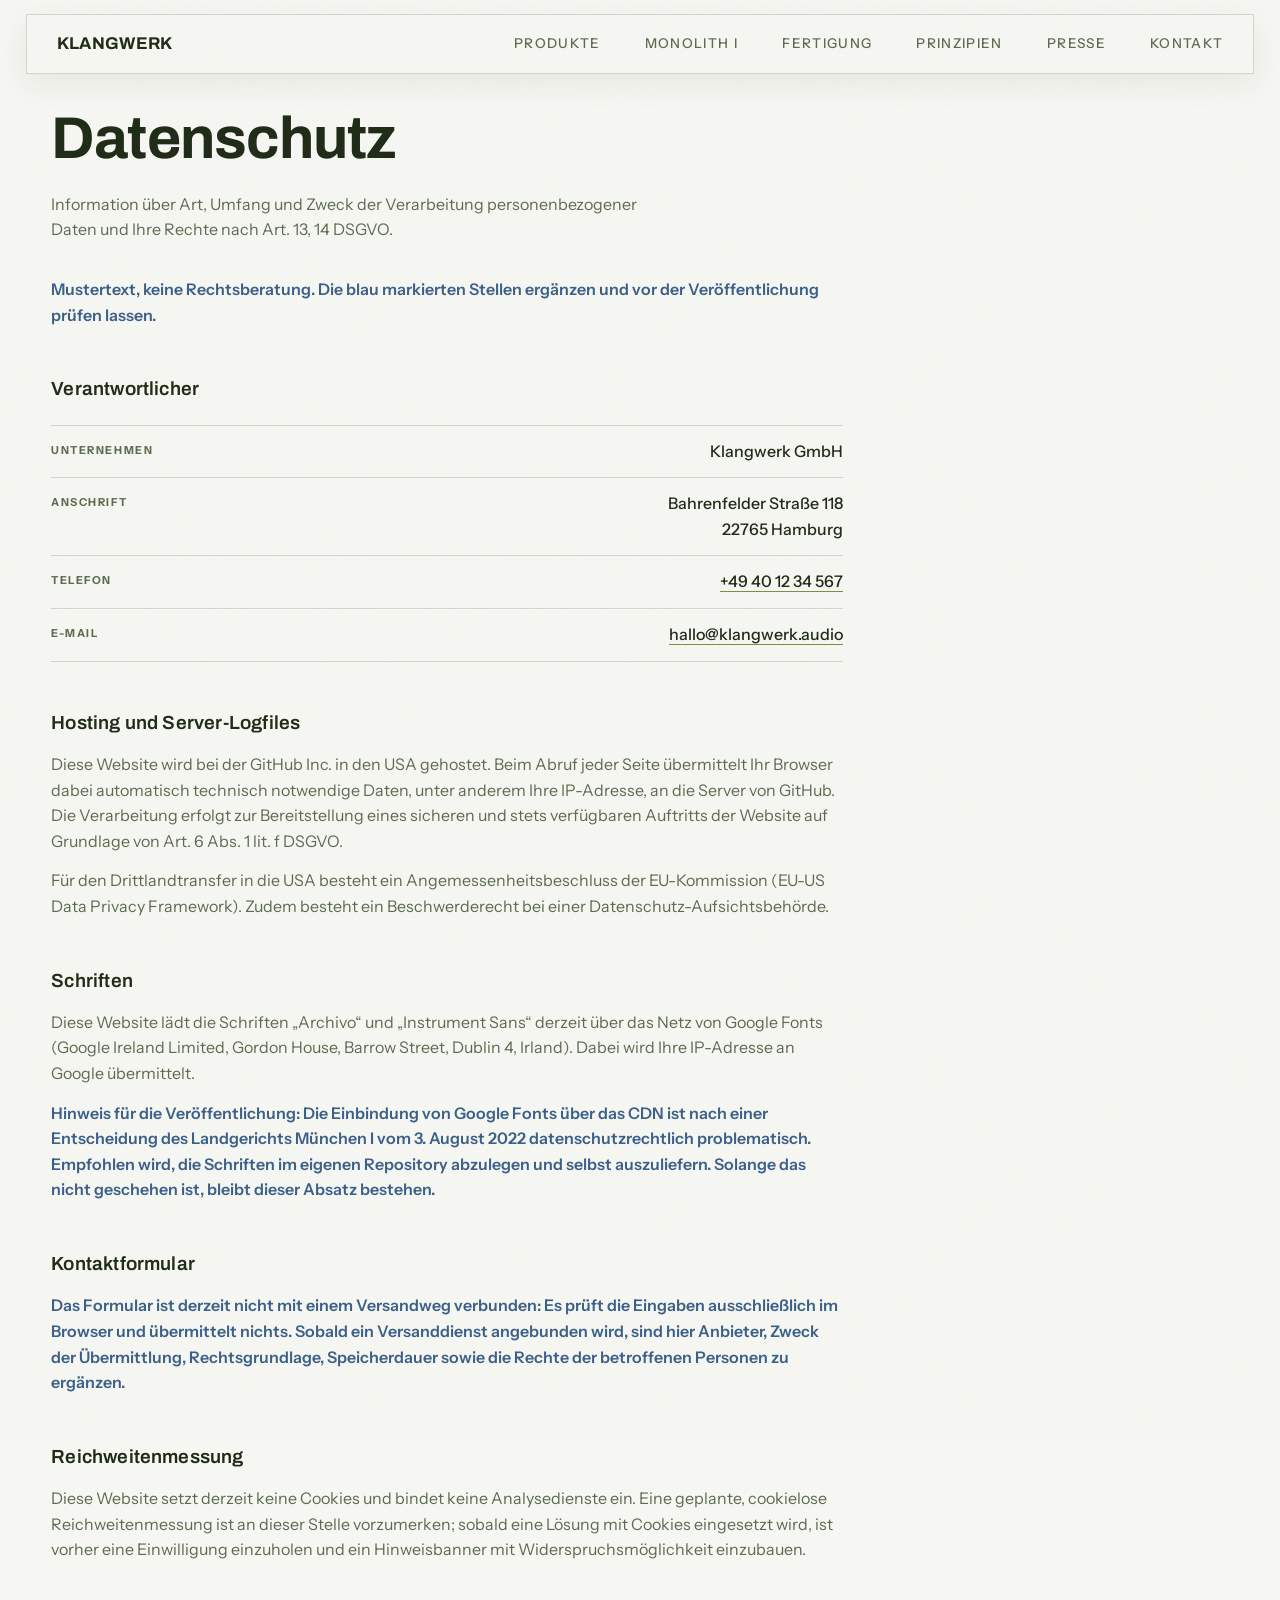
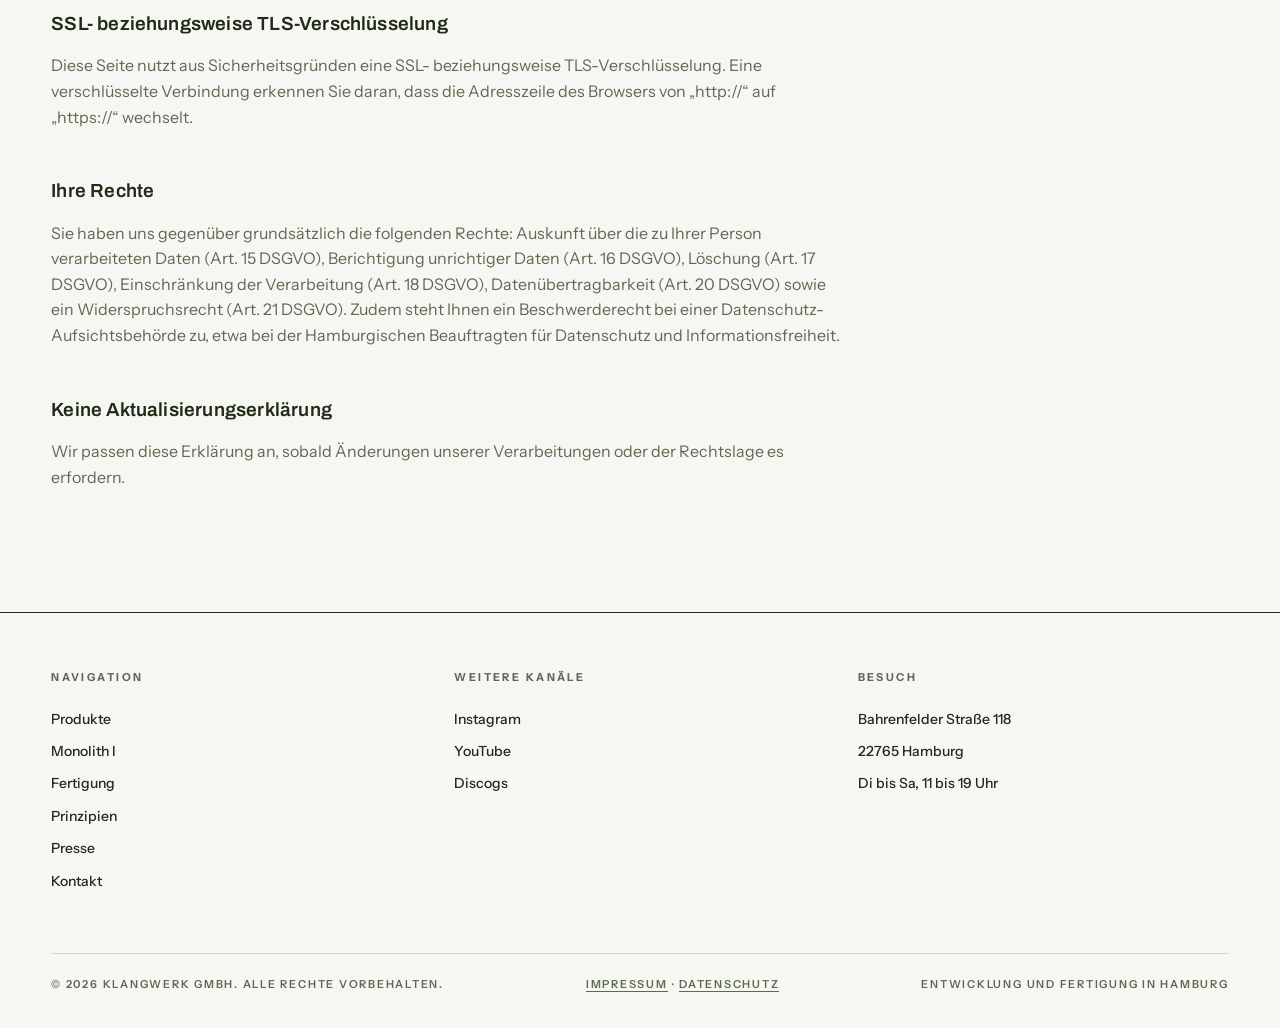
==== datenschutz.html @ bb733bef "SEO, Rechtstexte und Social-Vorschau - canonical-URL: bislang war die Seite unter vielen Anker-Adres" ====
<!DOCTYPE html>
<html lang="de">
<head>
<meta charset="UTF-8">
<meta name="viewport" content="width=device-width, initial-scale=1.0">
<title>Datenschutz — KLANGWERK</title>
<meta name="description" content="Information über Art, Umfang und Zweck der Verarbeitung personenbezogener Daten auf der Website der Klangwerk GmbH.">
<meta name="theme-color" content="#F6F7F2">
<link rel="canonical" href="https://lasssse.github.io/klangwerk/datenschutz.html">
<meta property="og:title" content="Datenschutz — KLANGWERK">
<meta property="og:url" content="https://lasssse.github.io/klangwerk/datenschutz.html">
<meta property="og:image" content="https://lasssse.github.io/klangwerk/assets/og.png">
<meta name="twitter:card" content="summary_large_image">
<link rel="icon" href="data:image/svg+xml,%3Csvg xmlns='http://www.w3.org/2000/svg' viewBox='0 0 32 32'%3E%3Crect width='32' height='32' fill='%23759243'/%3E%3Ctext x='16' y='24' font-family='Helvetica,Arial,sans-serif' font-size='21' font-weight='700' fill='%23F6F7F2' text-anchor='middle'%3EK%3C/text%3E%3C/svg%3E">
<link rel="preconnect" href="https://fonts.googleapis.com">
<link rel="preconnect" href="https://fonts.gstatic.com" crossorigin>
<link href="https://fonts.googleapis.com/css2?family=Archivo:wght@500;600;700&family=Instrument+Sans:wght@400;500;600;700&display=swap" rel="stylesheet">
<link rel="stylesheet" href="styles.css">
<noscript><style>.menu-btn,.menu-pop{display:none}.nav{display:flex;flex-wrap:wrap;gap:6px 20px}.head-in{height:auto;min-height:60px;padding:10px 22px}section{scroll-margin-top:110px}</style></noscript>
<script src="script.js" defer></script>
</head>

<body>
<div class="noise" aria-hidden="true"></div>

<header class="site-head">
  <div class="wrap head-in">
    <a class="wordmark" href="index.html">KLANGWERK</a>
    <nav class="nav" aria-label="Hauptnavigation">
      <a href="index.html#lineup">Produkte</a>
      <a href="index.html#flagship">Monolith I</a>
      <a href="index.html#craft">Fertigung</a>
      <a href="index.html#approach">Prinzipien</a>
      <a href="index.html#press">Presse</a>
      <a href="index.html#contact">Kontakt</a>
    </nav>
    <button class="menu-btn" id="menuBtn" type="button" popovertarget="menuPop" aria-controls="menuPop">
      <svg class="menu-icon" viewBox="0 0 18 16" fill="none" aria-hidden="true" focusable="false"><path d="M0 2h18M0 8h18M0 14h18" stroke="currentColor" stroke-width="2"/></svg>
      <span>Menü</span>
    </button>
  </div>
</header>

<div class="menu-pop" id="menuPop" popover>
  <div class="wrap">
    <nav aria-label="Menü in kleiner Ansicht">
      <a href="index.html#lineup">Produkte</a>
      <a href="index.html#flagship">Monolith I</a>
      <a href="index.html#craft">Fertigung</a>
      <a href="index.html#approach">Prinzipien</a>
      <a href="index.html#press">Presse</a>
      <a href="index.html#contact">Kontakt</a>
    </nav>
    <p class="menu-foot">
      <a href="tel:+49401234567">+49 40 12 34 567</a>
      <a href="mailto:hallo@klangwerk.audio">hallo@klangwerk.audio</a>
      <span>Bahrenfelder Straße 118, 22765 Hamburg</span>
    </p>
  </div>
</div>

<main id="top">
<section class="sec">
    <div class="wrap">
      <h2>Datenschutz</h2>
      <p class="sec-intro">Information über Art, Umfang und Zweck der Verarbeitung personenbezogener Daten und Ihre Rechte nach Art. 13, 14 DSGVO.</p>

      <p class="legaltext"><span class="todo">Mustertext, keine Rechtsberatung. Die blau markierten Stellen ergänzen und vor der Veröffentlichung prüfen lassen.</span></p>

      <div class="legaltext">
        <h3>Verantwortlicher</h3>
        <dl class="facts">
          <div><dt>Unternehmen</dt><dd>Klangwerk GmbH</dd></div>
          <div><dt>Anschrift</dt><dd>Bahrenfelder Straße 118<br>22765 Hamburg</dd></div>
          <div><dt>Telefon</dt><dd><a href="tel:+49401234567">+49 40 12 34 567</a></dd></div>
          <div><dt>E-Mail</dt><dd><a href="mailto:hallo@klangwerk.audio">hallo@klangwerk.audio</a></dd></div>
        </dl>

        <h3>Hosting und Server-Logfiles</h3>
        <p>Diese Website wird bei der GitHub Inc. in den USA gehostet. Beim Abruf jeder Seite übermittelt Ihr Browser dabei automatisch technisch notwendige Daten, unter anderem Ihre IP-Adresse, an die Server von GitHub. Die Verarbeitung erfolgt zur Bereitstellung eines sicheren und stets verfügbaren Auftritts der Website auf Grundlage von Art. 6 Abs. 1 lit. f DSGVO.</p>
        <p>Für den Drittlandtransfer in die USA besteht ein Angemessenheitsbeschluss der EU-Kommission (EU-US Data Privacy Framework). Zudem besteht ein Beschwerderecht bei einer Datenschutz-Aufsichtsbehörde.</p>

        <h3>Schriften</h3>
        <p>Diese Website lädt die Schriften „Archivo“ und „Instrument Sans“ derzeit über das Netz von Google Fonts (Google Ireland Limited, Gordon House, Barrow Street, Dublin 4, Irland). Dabei wird Ihre IP-Adresse an Google übermittelt.</p>
        <p class="todo">Hinweis für die Veröffentlichung: Die Einbindung von Google Fonts über das CDN ist nach einer Entscheidung des Landgerichts München I vom 3. August 2022 datenschutzrechtlich problematisch. Empfohlen wird, die Schriften im eigenen Repository abzulegen und selbst auszuliefern. Solange das nicht geschehen ist, bleibt dieser Absatz bestehen.</p>

        <h3>Kontaktformular</h3>
        <p class="todo">Das Formular ist derzeit nicht mit einem Versandweg verbunden: Es prüft die Eingaben ausschließlich im Browser und übermittelt nichts. Sobald ein Versanddienst angebunden wird, sind hier Anbieter, Zweck der Übermittlung, Rechtsgrundlage, Speicherdauer sowie die Rechte der betroffenen Personen zu ergänzen.</p>

        <h3>Reichweitenmessung</h3>
        <p>Diese Website setzt derzeit keine Cookies und bindet keine Analysedienste ein. Eine geplante, cookielose Reichweitenmessung ist an dieser Stelle vorzumerken; sobald eine Lösung mit Cookies eingesetzt wird, ist vorher eine Einwilligung einzuholen und ein Hinweisbanner mit Widerspruchsmöglichkeit einzubauen.</p>

        <h3>SSL- beziehungsweise TLS-Verschlüsselung</h3>
        <p>Diese Seite nutzt aus Sicherheitsgründen eine SSL- beziehungsweise TLS-Verschlüsselung. Eine verschlüsselte Verbindung erkennen Sie daran, dass die Adresszeile des Browsers von „http://“ auf „https://“ wechselt.</p>

        <h3>Ihre Rechte</h3>
        <p>Sie haben uns gegenüber grundsätzlich die folgenden Rechte: Auskunft über die zu Ihrer Person verarbeiteten Daten (Art. 15 DSGVO), Berichtigung unrichtiger Daten (Art. 16 DSGVO), Löschung (Art. 17 DSGVO), Einschränkung der Verarbeitung (Art. 18 DSGVO), Datenübertragbarkeit (Art. 20 DSGVO) sowie ein Widerspruchsrecht (Art. 21 DSGVO). Zudem steht Ihnen ein Beschwerderecht bei einer Datenschutz-Aufsichtsbehörde zu, etwa bei der Hamburgischen Beauftragten für Datenschutz und Informationsfreiheit.</p>

        <h3>Keine Aktualisierungserklärung</h3>
        <p>Wir passen diese Erklärung an, sobald Änderungen unserer Verarbeitungen oder der Rechtslage es erfordern.</p>
      </div>
    </div>
  </section>
</main>

<footer class="footer">
  <div class="wrap">
    <div class="foot-cols">
      <div><h3>Navigation</h3><a href="index.html#lineup">Produkte</a><a href="index.html#flagship">Monolith I</a><a href="index.html#craft">Fertigung</a><a href="index.html#approach">Prinzipien</a><a href="index.html#press">Presse</a><a href="index.html#contact">Kontakt</a></div>
      <div><h3>Weitere Kanäle</h3><a href="https://www.instagram.com/klangwerk.audio/" target="_blank" rel="noopener noreferrer">Instagram</a><a href="https://www.youtube.com/@klangwerk" target="_blank" rel="noopener noreferrer">YouTube</a><a href="https://www.discogs.com/seller/klangwerk/profile" target="_blank" rel="noopener noreferrer">Discogs</a></div>
      <div><h3>Besuch</h3><ul><li>Bahrenfelder Straße 118</li><li>22765 Hamburg</li><li>Di bis Sa, 11 bis 19 Uhr</li></ul></div>
    </div>
    <div class="legal"><span>© 2026 Klangwerk GmbH. Alle Rechte vorbehalten.</span><span><a href="impressum.html">Impressum</a> · <a href="datenschutz.html">Datenschutz</a></span><span>Entwicklung und Fertigung in Hamburg</span></div>
  </div>
</footer>

</body>
</html>
---- styles.css ----
/* Klangwerk: gesamte Gestaltung der Seite. Oben Farben, Rasterweiten und Grundwerte. */
:root{
  /* Grundflächen und Text */
  --paper:#F6F7F2; --surface:#FFFFFF; --ink:#1F2A17; --muted:#5C6A50;
  /* --line trennt nur Zierflächen, --line-strong umrandet Bedienelemente (3:1) */
  --line:rgba(31,42,23,.16); --line-strong:rgba(31,42,23,.6);
  /* Hauptfarbe */
  --green:#759243; --green-d:#5C7631; --green-dd:#3F5420; --green-l:#A6BF78; --green-ll:#D9E4C4; --green-tint:#EFF3E5;
  /* Zweitfarbe */
  --blue:#96BFE6; --blue-l:#C6DCF2; --blue-ll:#E8F1FA; --blue-d:#6B98C4; --blue-dd:#3B5F89;
  --disp:'Archivo',sans-serif; --body:'Instrument Sans',sans-serif;
}
*{margin:0;padding:0;box-sizing:border-box}
html{scroll-behavior:smooth}
body{background:var(--paper);color:var(--ink);font-family:var(--body);font-size:16px;line-height:1.6;-webkit-font-smoothing:antialiased;overflow-x:hidden}
img{display:block;max-width:100%}
a{color:inherit;text-decoration:none}
ul{list-style:none}
::selection{background:var(--green-d);color:#fff}
:focus-visible{outline:2px solid var(--green);outline-offset:3px}
.wrap{width:min(1240px,92vw);margin-inline:auto}
section{scroll-margin-top:90px}

/* Papierkorn, statisch */
.noise{position:fixed;inset:-60%;width:220%;height:220%;pointer-events:none;z-index:90;opacity:.03;
  background-image:url("data:image/svg+xml,%3Csvg xmlns='http://www.w3.org/2000/svg' width='300' height='300'%3E%3Cfilter id='n'%3E%3CfeTurbulence type='fractalNoise' baseFrequency='0.85' numOctaves='2'/%3E%3C/filter%3E%3Crect width='300' height='300' filter='url(%23n)'/%3E%3C/svg%3E")}

/* ---------- Kopfzeile ---------- */
/* Die Leiste schwebt über dem Inhalt: eigener Rand, fast Fensterbreite, heller
   Rahmen und weicher Schatten. Ab 1180px ragt sie seitlich über den Satzspiegel
   hinaus, damit der Kopf breiter wirkt als der Inhalt darunter. */
.site-head{position:fixed;top:14px;left:0;right:0;z-index:60}
.head-in{display:flex;align-items:center;justify-content:space-between;gap:24px;height:60px;padding:0 22px;
  background:var(--paper);border:1px solid var(--line);box-shadow:0 10px 30px rgba(31,42,23,.07)}
.wordmark{font-family:var(--disp);font-weight:700;letter-spacing:.02em;font-size:17px}
.wordmark sup{font-size:9px;color:var(--green-d)}
.wordmark:hover{color:var(--green-dd)}
.nav{display:flex;gap:30px}
.nav a{font-size:13px;font-weight:500;letter-spacing:.08em;text-transform:uppercase;color:var(--muted);padding:6px 0;
  background-image:linear-gradient(var(--green),var(--green));background-repeat:no-repeat;background-position:bottom;background-size:0 3px;
  transition:color .2s ease,background-size .2s ease}
.nav a:hover{color:var(--ink)}
.nav a.active{color:var(--green-dd);background-size:100% 3px}
/* Auf dem Desktop atmet die Leiste mehr und reicht seitlich über den Satzspiegel
   hinaus: 1400px statt 1240px, bei 1440px Fenster also 70px links und rechts
   über der Kante des Inhalts. Innen 30px statt 22px, Abstand 44px statt 30px
   und etwas mehr Laufweite. Nachgemessen mit den echten Zeichenbreiten: 713px
   für die sechs Einträge (vorher 611px), 117px Wortmarke, 219px frei bei 1180px.
   Erst ab 1180px, weil die Navigation darunter noch Platz braucht. */
@media(min-width:1180px){
  .head-in{width:min(1400px,96vw);padding:0 30px}
  .nav{gap:44px}
  .nav a{font-size:13.5px;letter-spacing:.1em;padding:7px 0}
}

/* Menüknopf und Popover */
.menu-btn{display:none;align-items:center;gap:10px;background:none;border:1.5px solid var(--line-strong);color:var(--ink);padding:9px 14px;
  font-family:var(--body);font-size:12px;font-weight:600;letter-spacing:.14em;text-transform:uppercase;cursor:pointer;
  transition:background-color .2s ease,border-color .2s ease,color .2s ease}
.menu-btn:hover{background:var(--green-tint);border-color:var(--green);color:var(--green-dd)}
.menu-icon{width:18px;height:16px;display:block}
.menu-pop{position:fixed;top:82px;left:50%;transform:translateX(-50%);width:min(1240px,92vw);height:auto;max-height:calc(100vh - 100px);overflow:auto;margin:0;
  border:1px solid var(--line);border-top:1.5px solid var(--green);background:var(--paper);color:var(--ink);padding:10px 22px 24px;
  box-shadow:0 20px 34px rgba(31,42,23,.14)}
.menu-pop::backdrop{background:transparent}
.menu-pop nav{display:flex;flex-direction:column}
.menu-pop a{font-family:var(--disp);font-size:19px;font-weight:600;padding:13px 0;border-bottom:1px solid var(--line)}
.menu-pop a:hover{color:var(--green-dd)}
.menu-foot{display:flex;flex-wrap:wrap;gap:6px 24px;margin-top:20px;font-size:13px;color:var(--muted)}
.menu-foot a{font-family:var(--body);font-size:13px;font-weight:600;border:0;padding:0;color:var(--green-dd);text-decoration:underline;text-underline-offset:3px}
.menu-foot a:hover{color:var(--green-d)}
/* Ohne Popover-Unterstützung steuert eine Klasse die Sichtbarkeit */
html.no-popover .menu-pop{display:none}
html.no-popover .menu-pop.open{display:block}
@media(max-width:960px){.nav{display:none}.menu-btn{display:flex}}


/* ---------- Hero ---------- */
/* Der Abstand oben hält die schwebende Leiste frei (14px + 60px) und lässt danach
   Luft: 118px plus 20px im Raster, früher waren es 206px. */
.hero{padding:118px 0 0}
.hero-grid{display:grid;grid-template-columns:repeat(12,1fr);gap:32px;padding:20px 0 64px}
.hero-left{grid-column:1/5;align-self:center}
/* Der Kopf steht links neben der Wolke. Das Raster teilt 4 zu 8 Spalten (Text 392px,
   Wolke 816px bei 1240px Inhaltsbreite). Grundlage der Schriftgröße sind die echten
   Archivo-Metriken: „Die Referenz“ in Satzschreibung misst 5,794 em, das längste Wort
   „Referenz“ allein 4,108 em. Höchstwert 5rem (80px): „Referenz“ 329px in 392px, also
   16% Reserve. Der ganze Satz misst 464px, bricht im Raster deshalb immer in zwei
   Zeilen, unter 961px steht er in einer. Die 5,5vw halten denselben Anteil Reserve bis
   zum Höchstwert. Keine Trennstellen; break-word bleibt als Netz, falls die Schrift
   einmal nicht lädt. Geprüft von 320px bis 2560px Fensterbreite. */
.hero-h{font-family:var(--disp);font-weight:700;font-size:clamp(2.4rem,5.5vw,5rem);line-height:1;letter-spacing:-.025em;margin-bottom:30px;
  hyphens:none;overflow-wrap:break-word}
.hollow{color:transparent;-webkit-text-stroke:1.5px var(--green)}
@supports not (-webkit-text-stroke:1px black){.hollow{color:var(--green)}}
.hero-sub{margin-top:0;max-width:46ch;color:var(--muted);font-size:17px}
.hero-ctas{display:flex;gap:28px;margin-top:38px;align-items:center;flex-wrap:wrap}
.btn{display:inline-block;background:var(--green-d);color:#fff;border:1.5px solid var(--green-d);padding:15px 30px;font-family:var(--disp);font-weight:600;font-size:14px;letter-spacing:.03em;cursor:pointer;
  transition:background-color .2s ease,border-color .2s ease,color .2s ease}
.btn:hover{background:var(--green-dd);border-color:var(--green-dd);color:#fff}
.btn:disabled,.btn:disabled:hover{background:var(--muted);border-color:var(--muted);color:#fff;cursor:default}
.tlink{font-weight:600;font-size:15px;color:var(--green-dd);border-bottom:2px solid var(--green);padding-bottom:4px;transition:color .2s ease,border-color .2s ease}
.tlink:hover{color:var(--ink);border-color:var(--ink)}
/* Die Wolke steht für sich: keine Fläche, kein Rahmen, nur Punkte auf dem Papier.
   Sie bekommt acht von zwölf Spalten (816px) und wächst mit der Fensterbreite.
   Ohne JavaScript bleibt die Stelle leer, die Aufteilung der Seite stimmt weiter. */
.hero-cloud{position:relative;grid-column:5/13;align-self:center;min-height:clamp(360px,48vw,700px)}
#cloud{position:absolute;inset:0;width:100%;height:100%;display:block}
.sq{display:inline-block;width:8px;height:8px;background:var(--green);margin-right:9px}
@media(max-width:960px){.hero-grid{grid-template-columns:1fr}.hero-left,.hero-cloud{grid-column:1/-1}}

/* ---------- Abschnitte ---------- */
.sec{padding-block:clamp(90px,12vh,150px)}
.sec h2{font-family:var(--disp);font-weight:700;font-size:clamp(2rem,4.6vw,3.8rem);line-height:1.05;letter-spacing:-.015em;max-width:24ch}
.sec-intro{margin-top:22px;max-width:56ch;color:var(--muted)}
.tint-g{background:var(--green-tint)}
.tint-b{background:var(--blue-ll)}

/* ---------- Kollektion ---------- */
.cards{display:grid;grid-template-columns:repeat(3,1fr);gap:1.5px;background:var(--ink);border:1.5px solid var(--ink);margin-top:64px}
.card{background:var(--paper);position:relative;overflow:hidden;display:flex;flex-direction:column}
@media(hover:none){.card{cursor:pointer}}
.card-media{position:relative;overflow:hidden;aspect-ratio:4/5}
.card-media img{width:100%;height:100%;object-fit:cover}
.card-tag{position:absolute;top:16px;left:16px;font-size:11px;font-weight:700;letter-spacing:.16em;text-transform:uppercase;background:var(--green-d);color:#fff;padding:7px 12px}
/* Plakette, damit das Plus auf jedem Bild lesbar bleibt */
.card-plus{position:absolute;top:14px;right:16px;font-family:var(--disp);font-size:26px;line-height:1.15;font-weight:600;color:var(--ink);background:var(--paper);padding:0 9px}
.card-bar{display:flex;justify-content:space-between;align-items:baseline;padding:18px 20px;border-top:1.5px solid var(--ink);transition:background-color .25s ease,color .25s ease}
.card-bar h3{font-family:var(--disp);font-size:20px;font-weight:700;letter-spacing:-.01em}
.card:hover .card-bar,.card.open .card-bar{background:var(--green-d);color:#fff}
.price{font-size:13px;font-weight:600;opacity:.75}
.card:hover .price,.card.open .price{opacity:1}
/* Messblatt: öffnet bei Hover, Fokus oder Tippen, versteckt per visibility */
.card-info{position:absolute;left:0;right:0;bottom:0;z-index:3;background:var(--ink);color:var(--paper);padding:24px 20px 22px;
  opacity:0;visibility:hidden;transition:opacity .25s ease,visibility .25s ease}
.card:hover .card-info,.card:focus-within .card-info,.card.open .card-info{opacity:1;visibility:visible}
.card-info>p{font-size:14.5px;line-height:1.55;color:rgba(246,247,242,.82);margin-bottom:16px}
.card-info li{display:flex;justify-content:space-between;gap:12px;font-size:12.5px;padding:8px 0;border-top:1px solid rgba(246,247,242,.22)}
.card-info li span{color:rgba(246,247,242,.6);text-transform:uppercase;font-size:10.5px;letter-spacing:.12em;font-weight:600;padding-top:2px}
.card-info li b{font-weight:600;text-align:right}
.card-cta{display:inline-block;margin-top:16px;font-size:12px;font-weight:700;letter-spacing:.14em;text-transform:uppercase;color:var(--green-l);border-bottom:1.5px solid var(--green-l);padding-bottom:4px}
.card-cta:hover{color:var(--paper);border-color:var(--paper)}
@media(max-width:900px){.cards{grid-template-columns:1fr}}


/* ---------- Flaggschiff ---------- */
.dark{background:var(--ink);color:var(--paper);--line:rgba(246,247,242,.22)}
.flag-grid{display:grid;grid-template-columns:repeat(12,1fr);gap:48px}
.flag-left{grid-column:1/6}
.flag-sticky{position:sticky;top:110px}
.flag-sticky figure{overflow:hidden;aspect-ratio:4/5;border:1.5px solid rgba(246,247,242,.3)}
.flag-sticky img{width:100%;height:100%;object-fit:cover}
.flag-chip{display:inline-block;margin-top:16px;font-size:11px;font-weight:600;letter-spacing:.16em;text-transform:uppercase;border:1px solid var(--blue);color:var(--blue-l);padding:9px 14px}
.flag-right h2{color:var(--paper)}
.flag-right p{color:rgba(246,247,242,.78);max-width:58ch;margin-top:22px}
.spec-dl{margin-top:44px}
.spec-dl div{display:flex;justify-content:space-between;gap:20px;padding:13px 0;border-top:1px solid var(--line);font-size:13.5px}
.spec-dl dt{color:rgba(246,247,242,.6);text-transform:uppercase;font-size:11px;letter-spacing:.14em;font-weight:600;padding-top:3px}
.spec-dl dd{font-weight:600;text-align:right}
.counters{display:grid;grid-template-columns:repeat(4,1fr);gap:1.5px;background:rgba(246,247,242,.25);border:1.5px solid rgba(246,247,242,.25);margin-top:52px}
.counter{background:var(--ink);padding:26px 20px}
.counter .num{font-family:var(--disp);font-size:clamp(1.8rem,3vw,2.6rem);font-weight:700;letter-spacing:-.015em;color:var(--paper)}
.counter .num+i{font-style:normal;font-size:clamp(.9rem,1.5vw,1.3rem);margin-left:3px;color:var(--green-l)}
.counter small{display:block;margin-top:8px;font-size:10.5px;font-weight:600;letter-spacing:.18em;text-transform:uppercase;color:rgba(246,247,242,.55)}
@media(max-width:960px){.flag-grid{grid-template-columns:1fr}.flag-left,.flag-right{grid-column:1/-1}.flag-sticky{position:static}.counters{grid-template-columns:repeat(2,1fr)}}
/* Referenzton */
.tone{margin-top:52px;border:1.5px solid rgba(246,247,242,.32);padding:22px;display:flex;align-items:center;gap:22px;flex-wrap:wrap}
.tone-btn{font-family:var(--disp);font-size:13px;font-weight:600;letter-spacing:.1em;text-transform:uppercase;background:none;border:1.5px solid var(--blue);color:var(--blue-l);padding:12px 22px;cursor:pointer;
  transition:background-color .2s ease,color .2s ease,border-color .2s ease}
.tone-btn:hover{background:var(--blue);border-color:var(--blue);color:var(--ink)}
.tone.on .tone-btn{background:var(--green-d);border-color:var(--green-d);color:#fff}
.tone-time{font-size:12px;font-weight:600;letter-spacing:.14em;color:rgba(246,247,242,.6);font-variant-numeric:tabular-nums}
.tone-label{font-size:11px;font-weight:600;letter-spacing:.18em;text-transform:uppercase;color:rgba(246,247,242,.55);margin-left:auto}

/* ---------- Fertigung ---------- */
.craft-grid{display:grid;grid-template-columns:repeat(12,1fr);gap:28px;margin-top:64px}
.craft-grid .f1{grid-column:1/5}
.craft-grid .f2{grid-column:5/9;margin-top:110px}
.craft-grid .f3{grid-column:9/13;margin-top:40px}
.craft-grid .imgbox{overflow:hidden;border:1.5px solid var(--ink);aspect-ratio:700/880;background:var(--surface)}
.craft-grid img{width:100%;height:100%;object-fit:cover}
.craft-grid figcaption{margin-top:14px;font-size:12.5px;font-weight:600;letter-spacing:.06em;color:var(--muted);display:flex;align-items:flex-start}
.craft-grid figcaption::before{content:"";width:8px;height:8px;background:var(--green);margin:6px 11px 0 0;flex:none}
@media(max-width:860px){.craft-grid .f1,.craft-grid .f2,.craft-grid .f3{grid-column:1/-1;margin-top:0}}

/* ---------- Haltung ---------- */
.appr-grid{display:grid;grid-template-columns:repeat(12,1fr);gap:48px}
.appr-left{grid-column:1/6}
.appr-sticky{position:sticky;top:120px}
.appr-right{grid-column:6/13}
.principle{border-top:1.5px solid var(--green);padding:30px 0;display:grid;grid-template-columns:26px 1fr;gap:18px}
.principle .sq{margin-top:9px}
.principle h3{font-family:var(--disp);font-size:22px;font-weight:700;letter-spacing:-.01em;text-transform:uppercase}
.principle p{margin-top:10px;color:var(--muted);max-width:52ch}
@media(max-width:960px){.appr-grid{grid-template-columns:1fr}.appr-left,.appr-right{grid-column:1/-1}.appr-sticky{position:static}}

/* ---------- Presse ---------- */
.quotes{display:grid;grid-template-columns:repeat(3,1fr);gap:1.5px;background:var(--ink);border:1.5px solid var(--ink);margin-top:60px}
/* Das Anführungszeichen sitzt in einer eigenen Spalte links neben dem Text.
   Dadurch hat es einen eigenen Zeilenkasten und kann keine Zeile überlagern. */
.quote{position:relative;background:var(--paper);padding:36px 30px 36px 76px;transition:background-color .25s ease,color .25s ease}
.quote::before{content:"„";position:absolute;left:28px;top:26px;font-family:var(--disp);font-size:52px;line-height:1;font-weight:700;color:var(--green-d);transition:color .25s ease}
.quote:hover{background:var(--green-dd);color:#fff}
.quote:hover::before{color:var(--blue)}
.quote p{font-family:var(--disp);font-size:19px;font-weight:600;line-height:1.4;letter-spacing:-.01em}
.quote footer{margin-top:22px;font-size:11px;font-weight:600;letter-spacing:.2em;text-transform:uppercase;color:var(--muted)}
.quote:hover footer{color:rgba(255,255,255,.85)}
@media(max-width:900px){.quotes{grid-template-columns:1fr}}
@media(max-width:520px){.quote{padding:30px 22px 30px 62px}.quote::before{left:20px;top:22px;font-size:42px}}

/* ---------- Kontakt ---------- */
.contact-grid{display:grid;grid-template-columns:repeat(12,1fr);gap:48px;margin-top:60px}
.c-left{grid-column:1/5}
.c-right{grid-column:5/13}
.cpanel{background:var(--ink);color:var(--paper);padding:32px 28px;position:sticky;top:110px}
.cpanel div{display:flex;justify-content:space-between;gap:16px;padding:15px 0;border-top:1px solid rgba(246,247,242,.22)}
.cpanel div:first-child{border-top:0;padding-top:0}
.cpanel dt{color:rgba(246,247,242,.6);text-transform:uppercase;font-size:10.5px;letter-spacing:.2em;font-weight:600;padding-top:4px}
.cpanel dd{font-weight:600;text-align:right;font-size:15px}
.cpanel a{border-bottom:1.5px solid var(--green);transition:border-color .2s ease,color .2s ease}
.cpanel a:hover{color:var(--green-l);border-color:var(--green-l)}
.cpanel .csign{margin-top:26px;padding-top:20px;border-top:1px solid rgba(246,247,242,.22);font-size:13px;color:rgba(246,247,242,.65)}
/* Formular */
.fgrid{display:grid;grid-template-columns:1fr 1fr;gap:28px}
.field{display:flex;flex-direction:column}
.field.wide{grid-column:1/-1}
.flab{display:block;font-size:12px;font-weight:700;letter-spacing:.1em;text-transform:uppercase;margin-bottom:10px}
.fin{width:100%;border:1.5px solid var(--line-strong);background:var(--surface);padding:14px 16px;font-family:var(--body);font-size:16px;color:var(--ink);border-radius:0;appearance:none;
  transition:border-color .2s ease,box-shadow .2s ease}
.fin::placeholder{color:var(--muted)}
.fin:hover{border-color:var(--ink)}
.fin:focus{outline:none;border-color:var(--green);box-shadow:0 0 0 3px var(--green-ll)}
textarea.fin{min-height:130px;resize:vertical}
.selwrap{position:relative}
.selwrap::after{content:"";position:absolute;right:18px;top:50%;width:9px;height:9px;border-right:2px solid var(--ink);border-bottom:2px solid var(--ink);transform:translateY(-70%) rotate(45deg);pointer-events:none}
.selwrap .fin{padding-right:48px;cursor:pointer}
.selwrap select:invalid{color:var(--muted)}
.selwrap option{color:var(--ink)}
.fmsg{display:none;margin-top:9px;font-size:13px;font-weight:600;color:var(--blue-dd)}
.field.err .fmsg{display:block}
.field.err .fin{border-color:var(--blue-dd);box-shadow:0 0 0 3px var(--blue-l)}
.form-foot{grid-column:1/-1;display:flex;align-items:center;gap:26px;flex-wrap:wrap;margin-top:4px}
.submit{font-size:14px;padding:17px 40px}
.form-note{display:none;align-items:center;font-size:14px;font-weight:600;color:var(--green-dd)}
.form-note.show{display:flex}
@media(max-width:900px){.contact-grid{grid-template-columns:1fr}.c-left,.c-right{grid-column:1/-1}.fgrid{grid-template-columns:1fr}.cpanel{position:static}}

/* ---------- Fuß ---------- */
.footer{border-top:1.5px solid var(--ink);padding:56px 0 34px}
.foot-cols{display:grid;grid-template-columns:repeat(3,1fr);gap:32px}
.foot-cols h3{font-size:11px;font-weight:700;letter-spacing:.22em;text-transform:uppercase;color:var(--muted);margin-bottom:16px}
.foot-cols a,.foot-cols li{display:block;font-size:14px;font-weight:500;padding:5px 0}
.foot-cols a:hover{color:var(--green-dd);text-decoration:underline;text-underline-offset:4px}
.legal{display:flex;justify-content:space-between;gap:16px;flex-wrap:wrap;margin-top:56px;padding-top:22px;border-top:1px solid var(--line);font-size:11px;font-weight:600;letter-spacing:.16em;text-transform:uppercase;color:var(--muted)}
.legal a{border-bottom:1px solid currentColor;transition:color .2s ease}
.legal a:hover{color:var(--green-dd)}

/* ---------- Rechtstexte ---------- */
/* Angabenpaare wie im dunklen Kontaktpanel, nur auf hellem Grund. Bewusst unter
   .legaltext gekapselt, damit keine allgemeine h3-Regel die Karten und Prinzipien
   auf der Startseite überschreibt. */
.legaltext{margin-top:34px;max-width:72ch;color:var(--muted)}
.legaltext h3{font-family:var(--disp);font-size:19px;font-weight:600;letter-spacing:.01em;color:var(--ink);margin-top:46px;margin-bottom:14px}
.legaltext p{margin-bottom:14px}
.legaltext a{border-bottom:1.5px solid var(--green)}
.legaltext a:hover{color:var(--green-dd);border-color:var(--green-dd)}
.facts{margin-top:20px;border-top:1.5px solid var(--line)}
.facts div{display:flex;justify-content:space-between;gap:24px;padding:13px 0;border-bottom:1px solid var(--line)}
.facts dt{font-size:11px;font-weight:700;letter-spacing:.14em;text-transform:uppercase;color:var(--muted);white-space:nowrap;padding-top:3px}
.facts dd{font-weight:500;text-align:right;color:var(--ink)}
/* Offene Felder in den Rechtstexten sind blau markiert, damit sie beim Lesen auffallen. */
.todo{color:var(--blue-dd);font-weight:600}
@media(max-width:640px){.facts div{flex-direction:column;gap:4px}.facts dd{text-align:left}}
@media(max-width:820px){.foot-cols{grid-template-columns:1fr;gap:26px}}

@media (prefers-reduced-motion: reduce){
  html{scroll-behavior:auto}
  *,*::before,*::after{transition-duration:.001s!important}
}
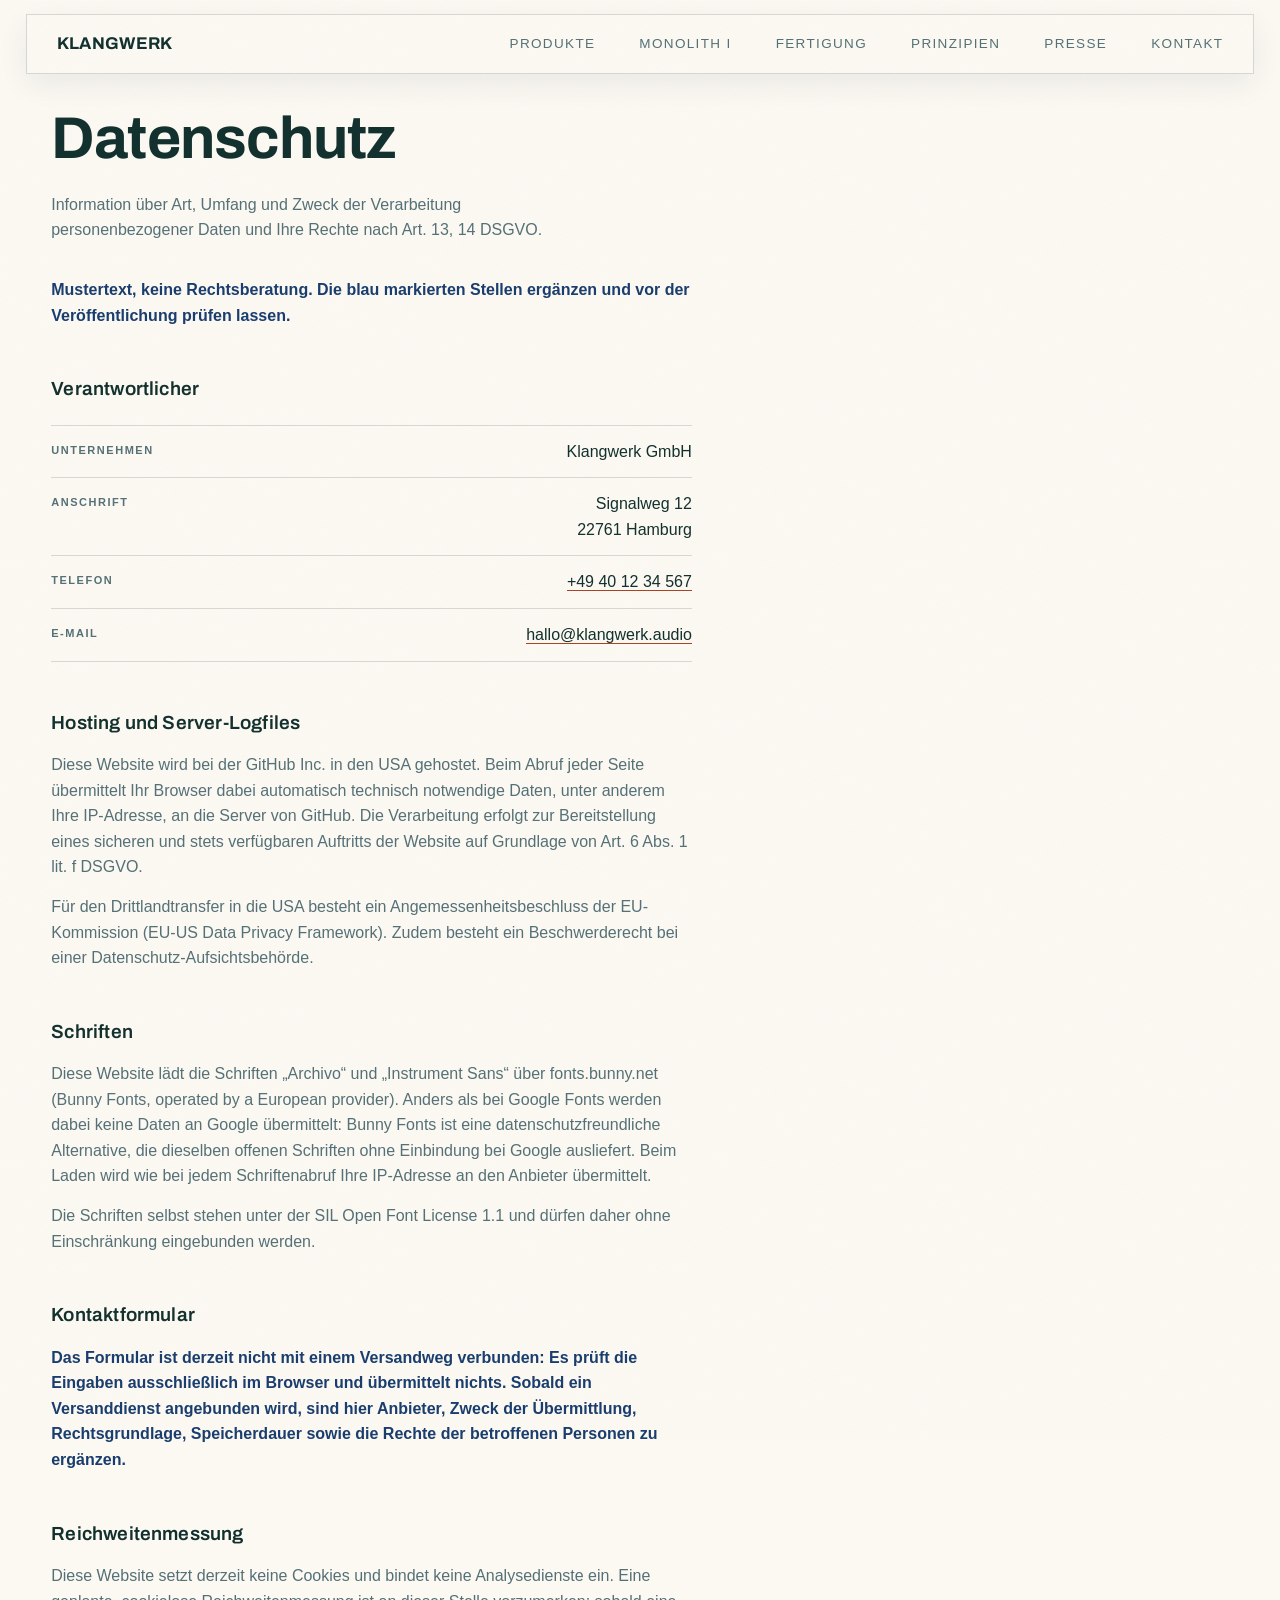
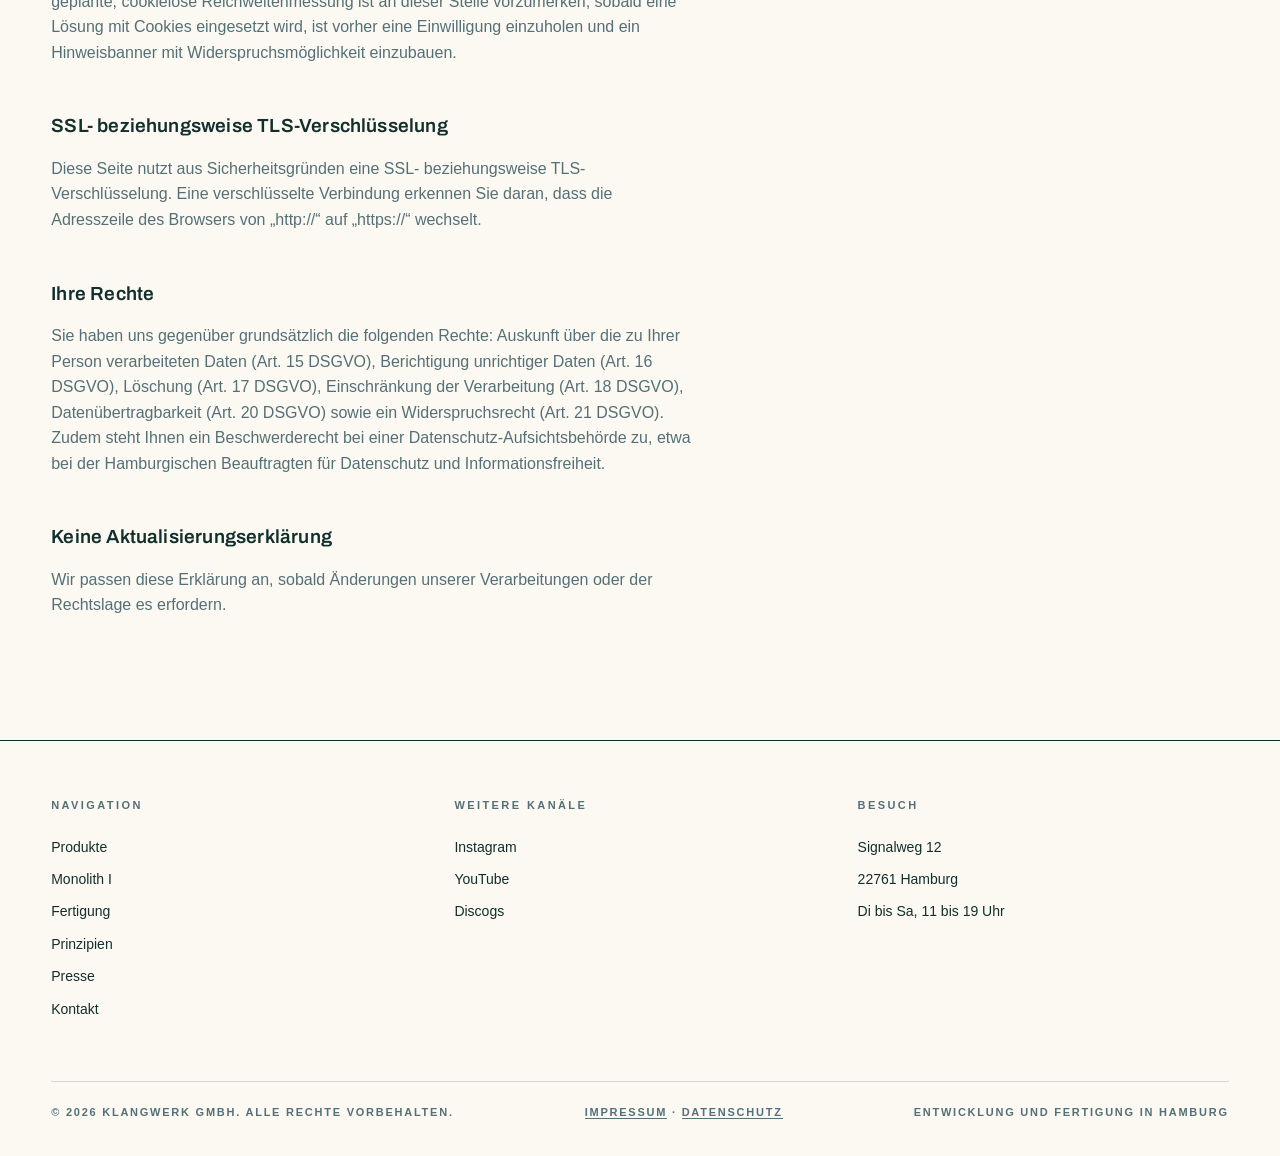
==== commit 77247d81: "Farbpalette nach Wada Sanzo, Bunny Fonts, Produktseiten und Lautsprecher im Hero Farben aus dem doku" ====
--- a/datenschutz.html
+++ b/datenschutz.html
@@ -5,16 +5,15 @@
 <meta name="viewport" content="width=device-width, initial-scale=1.0">
 <title>Datenschutz — KLANGWERK</title>
 <meta name="description" content="Information über Art, Umfang und Zweck der Verarbeitung personenbezogener Daten auf der Website der Klangwerk GmbH.">
-<meta name="theme-color" content="#F6F7F2">
+<meta name="theme-color" content="#FCF9F3">
 <link rel="canonical" href="https://lasssse.github.io/klangwerk/datenschutz.html">
 <meta property="og:title" content="Datenschutz — KLANGWERK">
 <meta property="og:url" content="https://lasssse.github.io/klangwerk/datenschutz.html">
 <meta property="og:image" content="https://lasssse.github.io/klangwerk/assets/og.png">
 <meta name="twitter:card" content="summary_large_image">
-<link rel="icon" href="data:image/svg+xml,%3Csvg xmlns='http://www.w3.org/2000/svg' viewBox='0 0 32 32'%3E%3Crect width='32' height='32' fill='%23759243'/%3E%3Ctext x='16' y='24' font-family='Helvetica,Arial,sans-serif' font-size='21' font-weight='700' fill='%23F6F7F2' text-anchor='middle'%3EK%3C/text%3E%3C/svg%3E">
-<link rel="preconnect" href="https://fonts.googleapis.com">
-<link rel="preconnect" href="https://fonts.gstatic.com" crossorigin>
-<link href="https://fonts.googleapis.com/css2?family=Archivo:wght@500;600;700&family=Instrument+Sans:wght@400;500;600;700&display=swap" rel="stylesheet">
+<link rel="icon" href="data:image/svg+xml,%3Csvg xmlns='http://www.w3.org/2000/svg' viewBox='0 0 32 32'%3E%3Crect width='32' height='32' fill='%23A84222'/%3E%3Ctext x='16' y='24' font-family='Helvetica,Arial,sans-serif' font-size='21' font-weight='700' fill='%23FCF9F3' text-anchor='middle'%3EK%3C/text%3E%3C/svg%3E">
+<link rel="preconnect" href="https://fonts.bunny.net">
+<link href="https://fonts.bunny.net/css?family=archivo:500,600,700|instrument-sans:400,500,600,700&display=swap" rel="stylesheet">
 <link rel="stylesheet" href="styles.css">
 <noscript><style>.menu-btn,.menu-pop{display:none}.nav{display:flex;flex-wrap:wrap;gap:6px 20px}.head-in{height:auto;min-height:60px;padding:10px 22px}section{scroll-margin-top:110px}</style></noscript>
 <script src="script.js" defer></script>
@@ -54,7 +53,7 @@
     <p class="menu-foot">
       <a href="tel:+49401234567">+49 40 12 34 567</a>
       <a href="mailto:hallo@klangwerk.audio">hallo@klangwerk.audio</a>
-      <span>Bahrenfelder Straße 118, 22765 Hamburg</span>
+      <span>Signalweg 12, 22761 Hamburg</span>
     </p>
   </div>
 </div>
@@ -71,7 +70,7 @@
         <h3>Verantwortlicher</h3>
         <dl class="facts">
           <div><dt>Unternehmen</dt><dd>Klangwerk GmbH</dd></div>
-          <div><dt>Anschrift</dt><dd>Bahrenfelder Straße 118<br>22765 Hamburg</dd></div>
+          <div><dt>Anschrift</dt><dd>Signalweg 12<br>22761 Hamburg</dd></div>
           <div><dt>Telefon</dt><dd><a href="tel:+49401234567">+49 40 12 34 567</a></dd></div>
           <div><dt>E-Mail</dt><dd><a href="mailto:hallo@klangwerk.audio">hallo@klangwerk.audio</a></dd></div>
         </dl>
@@ -81,8 +80,8 @@
         <p>Für den Drittlandtransfer in die USA besteht ein Angemessenheitsbeschluss der EU-Kommission (EU-US Data Privacy Framework). Zudem besteht ein Beschwerderecht bei einer Datenschutz-Aufsichtsbehörde.</p>
 
         <h3>Schriften</h3>
-        <p>Diese Website lädt die Schriften „Archivo“ und „Instrument Sans“ derzeit über das Netz von Google Fonts (Google Ireland Limited, Gordon House, Barrow Street, Dublin 4, Irland). Dabei wird Ihre IP-Adresse an Google übermittelt.</p>
-        <p class="todo">Hinweis für die Veröffentlichung: Die Einbindung von Google Fonts über das CDN ist nach einer Entscheidung des Landgerichts München I vom 3. August 2022 datenschutzrechtlich problematisch. Empfohlen wird, die Schriften im eigenen Repository abzulegen und selbst auszuliefern. Solange das nicht geschehen ist, bleibt dieser Absatz bestehen.</p>
+        <p>Diese Website lädt die Schriften „Archivo“ und „Instrument Sans“ über fonts.bunny.net (Bunny Fonts, operated by a European provider). Anders als bei Google Fonts werden dabei keine Daten an Google übermittelt: Bunny Fonts ist eine datenschutzfreundliche Alternative, die dieselben offenen Schriften ohne Einbindung bei Google ausliefert. Beim Laden wird wie bei jedem Schriftenabruf Ihre IP-Adresse an den Anbieter übermittelt.</p>
+        <p>Die Schriften selbst stehen unter der SIL Open Font License 1.1 und dürfen daher ohne Einschränkung eingebunden werden.</p>
 
         <h3>Kontaktformular</h3>
         <p class="todo">Das Formular ist derzeit nicht mit einem Versandweg verbunden: Es prüft die Eingaben ausschließlich im Browser und übermittelt nichts. Sobald ein Versanddienst angebunden wird, sind hier Anbieter, Zweck der Übermittlung, Rechtsgrundlage, Speicherdauer sowie die Rechte der betroffenen Personen zu ergänzen.</p>
@@ -108,7 +107,7 @@
     <div class="foot-cols">
       <div><h3>Navigation</h3><a href="index.html#lineup">Produkte</a><a href="index.html#flagship">Monolith I</a><a href="index.html#craft">Fertigung</a><a href="index.html#approach">Prinzipien</a><a href="index.html#press">Presse</a><a href="index.html#contact">Kontakt</a></div>
       <div><h3>Weitere Kanäle</h3><a href="https://www.instagram.com/klangwerk.audio/" target="_blank" rel="noopener noreferrer">Instagram</a><a href="https://www.youtube.com/@klangwerk" target="_blank" rel="noopener noreferrer">YouTube</a><a href="https://www.discogs.com/seller/klangwerk/profile" target="_blank" rel="noopener noreferrer">Discogs</a></div>
-      <div><h3>Besuch</h3><ul><li>Bahrenfelder Straße 118</li><li>22765 Hamburg</li><li>Di bis Sa, 11 bis 19 Uhr</li></ul></div>
+      <div><h3>Besuch</h3><ul><li>Signalweg 12</li><li>22761 Hamburg</li><li>Di bis Sa, 11 bis 19 Uhr</li></ul></div>
     </div>
     <div class="legal"><span>© 2026 Klangwerk GmbH. Alle Rechte vorbehalten.</span><span><a href="impressum.html">Impressum</a> · <a href="datenschutz.html">Datenschutz</a></span><span>Entwicklung und Fertigung in Hamburg</span></div>
   </div>
--- a/styles.css
+++ b/styles.css
@@ -1,13 +1,13 @@
 /* Klangwerk: gesamte Gestaltung der Seite. Oben Farben, Rasterweiten und Grundwerte. */
 :root{
   /* Grundflächen und Text */
-  --paper:#F6F7F2; --surface:#FFFFFF; --ink:#1F2A17; --muted:#5C6A50;
+  --paper:#FCF9F3; --surface:#FFFFFF; --ink:#112F2C; --muted:#547076;
   /* --line trennt nur Zierflächen, --line-strong umrandet Bedienelemente (3:1) */
-  --line:rgba(31,42,23,.16); --line-strong:rgba(31,42,23,.6);
+  --line:rgba(17,47,44,.16); --line-strong:rgba(17,47,44,.6);
   /* Hauptfarbe */
-  --green:#759243; --green-d:#5C7631; --green-dd:#3F5420; --green-l:#A6BF78; --green-ll:#D9E4C4; --green-tint:#EFF3E5;
+  --accent:#A84222; --accent-d:#9E3E20; --accent-dd:#8B351D; --accent-l:#C17961; --accent-ll:#D9AC9B; --accent-tint:#F0DFD6;
   /* Zweitfarbe */
-  --blue:#96BFE6; --blue-l:#C6DCF2; --blue-ll:#E8F1FA; --blue-d:#6B98C4; --blue-dd:#3B5F89;
+  --alert:#1C4286; --alert-l:#889ABA; --alert-ll:#C2C9D7; --alert-d:#5672A2; --alert-dd:#183C6D;
   --disp:'Archivo',sans-serif; --body:'Instrument Sans',sans-serif;
 }
 *{margin:0;padding:0;box-sizing:border-box}
@@ -16,8 +16,8 @@
 img{display:block;max-width:100%}
 a{color:inherit;text-decoration:none}
 ul{list-style:none}
-::selection{background:var(--green-d);color:#fff}
-:focus-visible{outline:2px solid var(--green);outline-offset:3px}
+::selection{background:var(--accent-d);color:#fff}
+:focus-visible{outline:2px solid var(--accent);outline-offset:3px}
 .wrap{width:min(1240px,92vw);margin-inline:auto}
 section{scroll-margin-top:90px}
 
@@ -31,16 +31,16 @@
    hinaus, damit der Kopf breiter wirkt als der Inhalt darunter. */
 .site-head{position:fixed;top:14px;left:0;right:0;z-index:60}
 .head-in{display:flex;align-items:center;justify-content:space-between;gap:24px;height:60px;padding:0 22px;
-  background:var(--paper);border:1px solid var(--line);box-shadow:0 10px 30px rgba(31,42,23,.07)}
+  background:var(--paper);border:1px solid var(--line);box-shadow:0 10px 30px rgba(17,47,44,.07)}
 .wordmark{font-family:var(--disp);font-weight:700;letter-spacing:.02em;font-size:17px}
-.wordmark sup{font-size:9px;color:var(--green-d)}
-.wordmark:hover{color:var(--green-dd)}
+.wordmark sup{font-size:9px;color:var(--accent-d)}
+.wordmark:hover{color:var(--accent-dd)}
 .nav{display:flex;gap:30px}
 .nav a{font-size:13px;font-weight:500;letter-spacing:.08em;text-transform:uppercase;color:var(--muted);padding:6px 0;
-  background-image:linear-gradient(var(--green),var(--green));background-repeat:no-repeat;background-position:bottom;background-size:0 3px;
+  background-image:linear-gradient(var(--accent),var(--accent));background-repeat:no-repeat;background-position:bottom;background-size:0 3px;
   transition:color .2s ease,background-size .2s ease}
 .nav a:hover{color:var(--ink)}
-.nav a.active{color:var(--green-dd);background-size:100% 3px}
+.nav a.active{color:var(--accent-dd);background-size:100% 3px}
 /* Auf dem Desktop atmet die Leiste mehr und reicht seitlich über den Satzspiegel
    hinaus: 1400px statt 1240px, bei 1440px Fenster also 70px links und rechts
    über der Kante des Inhalts. Innen 30px statt 22px, Abstand 44px statt 30px
@@ -57,18 +57,18 @@
 .menu-btn{display:none;align-items:center;gap:10px;background:none;border:1.5px solid var(--line-strong);color:var(--ink);padding:9px 14px;
   font-family:var(--body);font-size:12px;font-weight:600;letter-spacing:.14em;text-transform:uppercase;cursor:pointer;
   transition:background-color .2s ease,border-color .2s ease,color .2s ease}
-.menu-btn:hover{background:var(--green-tint);border-color:var(--green);color:var(--green-dd)}
+.menu-btn:hover{background:var(--accent-tint);border-color:var(--accent);color:var(--accent-dd)}
 .menu-icon{width:18px;height:16px;display:block}
 .menu-pop{position:fixed;top:82px;left:50%;transform:translateX(-50%);width:min(1240px,92vw);height:auto;max-height:calc(100vh - 100px);overflow:auto;margin:0;
-  border:1px solid var(--line);border-top:1.5px solid var(--green);background:var(--paper);color:var(--ink);padding:10px 22px 24px;
-  box-shadow:0 20px 34px rgba(31,42,23,.14)}
+  border:1px solid var(--line);border-top:1.5px solid var(--accent);background:var(--paper);color:var(--ink);padding:10px 22px 24px;
+  box-shadow:0 20px 34px rgba(17,47,44,.14)}
 .menu-pop::backdrop{background:transparent}
 .menu-pop nav{display:flex;flex-direction:column}
 .menu-pop a{font-family:var(--disp);font-size:19px;font-weight:600;padding:13px 0;border-bottom:1px solid var(--line)}
-.menu-pop a:hover{color:var(--green-dd)}
+.menu-pop a:hover{color:var(--accent-dd)}
 .menu-foot{display:flex;flex-wrap:wrap;gap:6px 24px;margin-top:20px;font-size:13px;color:var(--muted)}
-.menu-foot a{font-family:var(--body);font-size:13px;font-weight:600;border:0;padding:0;color:var(--green-dd);text-decoration:underline;text-underline-offset:3px}
-.menu-foot a:hover{color:var(--green-d)}
+.menu-foot a{font-family:var(--body);font-size:13px;font-weight:600;border:0;padding:0;color:var(--accent-dd);text-decoration:underline;text-underline-offset:3px}
+.menu-foot a:hover{color:var(--accent-d)}
 /* Ohne Popover-Unterstützung steuert eine Klasse die Sichtbarkeit */
 html.no-popover .menu-pop{display:none}
 html.no-popover .menu-pop.open{display:block}
@@ -91,30 +91,73 @@
    einmal nicht lädt. Geprüft von 320px bis 2560px Fensterbreite. */
 .hero-h{font-family:var(--disp);font-weight:700;font-size:clamp(2.4rem,5.5vw,5rem);line-height:1;letter-spacing:-.025em;margin-bottom:30px;
   hyphens:none;overflow-wrap:break-word}
-.hollow{color:transparent;-webkit-text-stroke:1.5px var(--green)}
-@supports not (-webkit-text-stroke:1px black){.hollow{color:var(--green)}}
+.hollow{color:transparent;-webkit-text-stroke:1.5px var(--accent)}
+@supports not (-webkit-text-stroke:1px black){.hollow{color:var(--accent)}}
 .hero-sub{margin-top:0;max-width:46ch;color:var(--muted);font-size:17px}
 .hero-ctas{display:flex;gap:28px;margin-top:38px;align-items:center;flex-wrap:wrap}
-.btn{display:inline-block;background:var(--green-d);color:#fff;border:1.5px solid var(--green-d);padding:15px 30px;font-family:var(--disp);font-weight:600;font-size:14px;letter-spacing:.03em;cursor:pointer;
+.btn{display:inline-block;background:var(--accent-d);color:#fff;border:1.5px solid var(--accent-d);padding:15px 30px;font-family:var(--disp);font-weight:600;font-size:14px;letter-spacing:.03em;cursor:pointer;
   transition:background-color .2s ease,border-color .2s ease,color .2s ease}
-.btn:hover{background:var(--green-dd);border-color:var(--green-dd);color:#fff}
+.btn:hover{background:var(--accent-dd);border-color:var(--accent-dd);color:#fff}
 .btn:disabled,.btn:disabled:hover{background:var(--muted);border-color:var(--muted);color:#fff;cursor:default}
-.tlink{font-weight:600;font-size:15px;color:var(--green-dd);border-bottom:2px solid var(--green);padding-bottom:4px;transition:color .2s ease,border-color .2s ease}
+.tlink{font-weight:600;font-size:15px;color:var(--accent-dd);border-bottom:2px solid var(--accent);padding-bottom:4px;transition:color .2s ease,border-color .2s ease}
 .tlink:hover{color:var(--ink);border-color:var(--ink)}
-/* Die Wolke steht für sich: keine Fläche, kein Rahmen, nur Punkte auf dem Papier.
-   Sie bekommt acht von zwölf Spalten (816px) und wächst mit der Fensterbreite.
-   Ohne JavaScript bleibt die Stelle leer, die Aufteilung der Seite stimmt weiter. */
-.hero-cloud{position:relative;grid-column:5/13;align-self:center;min-height:clamp(360px,48vw,700px)}
+/* Die Bühne des Hero: Punktwolke hinten, Lautsprecher davor. Sie bekommt acht von
+   zwölf Spalten (816px) und wächst mit der Fensterbreite. Ohne JavaScript bleibt
+   die Wolke leer und der Lautsprecher steht still, die Aufteilung stimmt weiter. */
+.hero-stage{position:relative;grid-column:5/13;align-self:center;min-height:clamp(360px,48vw,700px)}
+.hero-cloud{position:absolute;inset:0;opacity:.62}
 #cloud{position:absolute;inset:0;width:100%;height:100%;display:block}
-.sq{display:inline-block;width:8px;height:8px;background:var(--green);margin-right:9px}
-@media(max-width:960px){.hero-grid{grid-template-columns:1fr}.hero-left,.hero-cloud{grid-column:1/-1}}
+.sq{display:inline-block;width:8px;height:8px;background:var(--accent);margin-right:9px}
+@media(max-width:960px){.hero-grid{grid-template-columns:1fr}.hero-left,.hero-stage{grid-column:1/-1}}
+
+/* ---------- Lautsprecher im Hero ----------
+   Ein Quader aus sechs Flächen, gebaut allein mit CSS-3D: keine Bibliothek, keine
+   Zusatzdatei, keine Bilder. Der Winkel steht in --spin. Wo scroll() als Zeitachse
+   unterstützt wird, folgt die Drehung dem Scrollfortschritt direkt in CSS, sonst
+   setzt script.js dieselbe Variable. Kein Scroll-Hacking, nur eine Transformierung. */
+.speaker-wrap{position:absolute;inset:0;display:grid;place-items:center;perspective:1600px;perspective-origin:50% 46%}
+.speaker{position:relative;width:300px;height:500px;transform-style:preserve-3d;
+  transform:rotateY(var(--spin,-20deg)) rotateX(3deg) var(--scale,1)}
+.speaker .sp{position:absolute;backface-visibility:hidden;background:linear-gradient(105deg,#2d2622,#171210 46%,#0f0b0a)}
+.speaker .sp-front{inset:0;transform:translateZ(130px)}
+.speaker .sp-back{inset:0;transform:rotateY(180deg) translateZ(130px);background:linear-gradient(255deg,#251f1b,#141010 50%,#0c0908)}
+.speaker .sp-left,.speaker .sp-right{width:260px;height:500px;left:20px;top:0;background:linear-gradient(90deg,#0e0a08,#251e1a 45%,#161110)}
+.speaker .sp-left{transform:rotateY(-90deg) translateZ(150px)}
+.speaker .sp-right{transform:rotateY(90deg) translateZ(150px)}
+.speaker .sp-top,.speaker .sp-bottom{width:300px;height:260px;left:0;top:120px;background:linear-gradient(180deg,#3b312b,#241d19)}
+.speaker .sp-top{transform:rotateX(90deg) translateZ(250px)}
+.speaker .sp-bottom{transform:rotateX(-90deg) translateZ(250px);background:linear-gradient(0deg,#0b0807,#191412)}
+/* Tiefmittel, Mitteltöner und Hochtöner auf der Front */
+.drv{position:absolute;left:50%;transform:translateX(-50%);border-radius:50%;
+  background:radial-gradient(circle at 36% 30%,#4c423a,#171210 58%,#090807);
+  box-shadow:inset 0 0 0 2px rgba(0,0,0,.75),inset 0 6px 14px rgba(255,255,255,.05),0 14px 26px rgba(0,0,0,.42)}
+.drv::after{content:"";position:absolute;inset:26%;border-radius:50%;
+  background:radial-gradient(circle at 38% 32%,#5b4f46,#1c1714 66%);
+  box-shadow:inset 0 3px 7px rgba(0,0,0,.8),0 1px 2px rgba(255,255,255,.06)}
+.drv-woofer{width:150px;height:150px;bottom:52px}
+.drv-mid{width:104px;height:104px;bottom:216px}
+.drv-tweet{width:56px;height:56px;bottom:338px}
+.sp-badge{position:absolute;left:50%;transform:translateX(-50%);bottom:18px;width:34px;height:3px;background:var(--accent-l);opacity:.9}
+.sp-port{position:absolute;left:50%;bottom:88px;transform:translateX(-50%);width:92px;height:124px;border:1.5px solid rgba(255,255,255,.1);border-radius:46% 46% 8px 8px}
+.sp-foot{display:block;width:26px;height:26px;border-radius:50%;background:#0a0807;margin:112px auto 0;box-shadow:inset 0 0 0 2px rgba(255,255,255,.07)}
+.speaker-shadow{position:absolute;bottom:5%;left:50%;width:360px;height:46px;transform:translateX(-50%);
+  background:radial-gradient(50% 50% at 50% 50%,rgba(17,47,44,.2),rgba(17,47,44,0) 70%);filter:blur(7px)}
+@media(max-width:1100px){.speaker{--scale:.88}}
+@media(max-width:700px){.speaker{--scale:.7}}
+@supports (animation-timeline:scroll()){
+  .speaker{animation:spin-scroll linear both;animation-timeline:scroll(root block);animation-range:0 90vh}
+}
+@keyframes spin-scroll{
+  from{transform:rotateY(-20deg) rotateX(3deg) var(--scale,1)}
+  to{transform:rotateY(48deg) rotateX(3deg) var(--scale,1)}
+}
 
 /* ---------- Abschnitte ---------- */
 .sec{padding-block:clamp(90px,12vh,150px)}
 .sec h2{font-family:var(--disp);font-weight:700;font-size:clamp(2rem,4.6vw,3.8rem);line-height:1.05;letter-spacing:-.015em;max-width:24ch}
 .sec-intro{margin-top:22px;max-width:56ch;color:var(--muted)}
-.tint-g{background:var(--green-tint)}
-.tint-b{background:var(--blue-ll)}
+.tint-g{background:var(--accent-tint)}
+.tint-b{background:var(--alert-ll)}
 
 /* ---------- Kollektion ---------- */
 .cards{display:grid;grid-template-columns:repeat(3,1fr);gap:1.5px;background:var(--ink);border:1.5px solid var(--ink);margin-top:64px}
@@ -122,55 +165,57 @@
 @media(hover:none){.card{cursor:pointer}}
 .card-media{position:relative;overflow:hidden;aspect-ratio:4/5}
 .card-media img{width:100%;height:100%;object-fit:cover}
-.card-tag{position:absolute;top:16px;left:16px;font-size:11px;font-weight:700;letter-spacing:.16em;text-transform:uppercase;background:var(--green-d);color:#fff;padding:7px 12px}
+.card-tag{position:absolute;top:16px;left:16px;font-size:11px;font-weight:700;letter-spacing:.16em;text-transform:uppercase;background:var(--accent-d);color:#fff;padding:7px 12px}
 /* Plakette, damit das Plus auf jedem Bild lesbar bleibt */
 .card-plus{position:absolute;top:14px;right:16px;font-family:var(--disp);font-size:26px;line-height:1.15;font-weight:600;color:var(--ink);background:var(--paper);padding:0 9px}
 .card-bar{display:flex;justify-content:space-between;align-items:baseline;padding:18px 20px;border-top:1.5px solid var(--ink);transition:background-color .25s ease,color .25s ease}
 .card-bar h3{font-family:var(--disp);font-size:20px;font-weight:700;letter-spacing:-.01em}
-.card:hover .card-bar,.card.open .card-bar{background:var(--green-d);color:#fff}
+.card:hover .card-bar,.card.open .card-bar{background:var(--accent-d);color:#fff}
 .price{font-size:13px;font-weight:600;opacity:.75}
 .card:hover .price,.card.open .price{opacity:1}
 /* Messblatt: öffnet bei Hover, Fokus oder Tippen, versteckt per visibility */
 .card-info{position:absolute;left:0;right:0;bottom:0;z-index:3;background:var(--ink);color:var(--paper);padding:24px 20px 22px;
   opacity:0;visibility:hidden;transition:opacity .25s ease,visibility .25s ease}
 .card:hover .card-info,.card:focus-within .card-info,.card.open .card-info{opacity:1;visibility:visible}
-.card-info>p{font-size:14.5px;line-height:1.55;color:rgba(246,247,242,.82);margin-bottom:16px}
-.card-info li{display:flex;justify-content:space-between;gap:12px;font-size:12.5px;padding:8px 0;border-top:1px solid rgba(246,247,242,.22)}
-.card-info li span{color:rgba(246,247,242,.6);text-transform:uppercase;font-size:10.5px;letter-spacing:.12em;font-weight:600;padding-top:2px}
+.card-info>p{font-size:14.5px;line-height:1.55;color:rgba(252,249,243,.82);margin-bottom:16px}
+.card-info li{display:flex;justify-content:space-between;gap:12px;font-size:12.5px;padding:8px 0;border-top:1px solid rgba(252,249,243,.22)}
+.card-info li span{color:rgba(252,249,243,.6);text-transform:uppercase;font-size:10.5px;letter-spacing:.12em;font-weight:600;padding-top:2px}
 .card-info li b{font-weight:600;text-align:right}
-.card-cta{display:inline-block;margin-top:16px;font-size:12px;font-weight:700;letter-spacing:.14em;text-transform:uppercase;color:var(--green-l);border-bottom:1.5px solid var(--green-l);padding-bottom:4px}
+/* --accent-ll statt --accent-l: auf dem dunklen Panel liegt nur --accent-l bei
+   4,21:1 und damit unter der Grenze von 4,5. --accent-ll kommt auf 7,04:1. */
+.card-cta{display:inline-block;margin-top:16px;font-size:12px;font-weight:700;letter-spacing:.14em;text-transform:uppercase;color:var(--accent-ll);border-bottom:1.5px solid var(--accent-ll);padding-bottom:4px}
 .card-cta:hover{color:var(--paper);border-color:var(--paper)}
 @media(max-width:900px){.cards{grid-template-columns:1fr}}
 
 
 /* ---------- Flaggschiff ---------- */
-.dark{background:var(--ink);color:var(--paper);--line:rgba(246,247,242,.22)}
+.dark{background:var(--ink);color:var(--paper);--line:rgba(252,249,243,.22)}
 .flag-grid{display:grid;grid-template-columns:repeat(12,1fr);gap:48px}
 .flag-left{grid-column:1/6}
 .flag-sticky{position:sticky;top:110px}
-.flag-sticky figure{overflow:hidden;aspect-ratio:4/5;border:1.5px solid rgba(246,247,242,.3)}
+.flag-sticky figure{overflow:hidden;aspect-ratio:4/5;border:1.5px solid rgba(252,249,243,.3)}
 .flag-sticky img{width:100%;height:100%;object-fit:cover}
-.flag-chip{display:inline-block;margin-top:16px;font-size:11px;font-weight:600;letter-spacing:.16em;text-transform:uppercase;border:1px solid var(--blue);color:var(--blue-l);padding:9px 14px}
+.flag-chip{display:inline-block;margin-top:16px;font-size:11px;font-weight:600;letter-spacing:.16em;text-transform:uppercase;border:1px solid var(--alert);color:var(--alert-l);padding:9px 14px}
 .flag-right h2{color:var(--paper)}
-.flag-right p{color:rgba(246,247,242,.78);max-width:58ch;margin-top:22px}
+.flag-right p{color:rgba(252,249,243,.78);max-width:58ch;margin-top:22px}
 .spec-dl{margin-top:44px}
 .spec-dl div{display:flex;justify-content:space-between;gap:20px;padding:13px 0;border-top:1px solid var(--line);font-size:13.5px}
-.spec-dl dt{color:rgba(246,247,242,.6);text-transform:uppercase;font-size:11px;letter-spacing:.14em;font-weight:600;padding-top:3px}
+.spec-dl dt{color:rgba(252,249,243,.6);text-transform:uppercase;font-size:11px;letter-spacing:.14em;font-weight:600;padding-top:3px}
 .spec-dl dd{font-weight:600;text-align:right}
-.counters{display:grid;grid-template-columns:repeat(4,1fr);gap:1.5px;background:rgba(246,247,242,.25);border:1.5px solid rgba(246,247,242,.25);margin-top:52px}
+.counters{display:grid;grid-template-columns:repeat(4,1fr);gap:1.5px;background:rgba(252,249,243,.25);border:1.5px solid rgba(252,249,243,.25);margin-top:52px}
 .counter{background:var(--ink);padding:26px 20px}
 .counter .num{font-family:var(--disp);font-size:clamp(1.8rem,3vw,2.6rem);font-weight:700;letter-spacing:-.015em;color:var(--paper)}
-.counter .num+i{font-style:normal;font-size:clamp(.9rem,1.5vw,1.3rem);margin-left:3px;color:var(--green-l)}
-.counter small{display:block;margin-top:8px;font-size:10.5px;font-weight:600;letter-spacing:.18em;text-transform:uppercase;color:rgba(246,247,242,.55)}
+.counter .num+i{font-style:normal;font-size:clamp(.9rem,1.5vw,1.3rem);margin-left:3px;color:var(--accent-l)}
+.counter small{display:block;margin-top:8px;font-size:10.5px;font-weight:600;letter-spacing:.18em;text-transform:uppercase;color:rgba(252,249,243,.55)}
 @media(max-width:960px){.flag-grid{grid-template-columns:1fr}.flag-left,.flag-right{grid-column:1/-1}.flag-sticky{position:static}.counters{grid-template-columns:repeat(2,1fr)}}
 /* Referenzton */
-.tone{margin-top:52px;border:1.5px solid rgba(246,247,242,.32);padding:22px;display:flex;align-items:center;gap:22px;flex-wrap:wrap}
-.tone-btn{font-family:var(--disp);font-size:13px;font-weight:600;letter-spacing:.1em;text-transform:uppercase;background:none;border:1.5px solid var(--blue);color:var(--blue-l);padding:12px 22px;cursor:pointer;
+.tone{margin-top:52px;border:1.5px solid rgba(252,249,243,.32);padding:22px;display:flex;align-items:center;gap:22px;flex-wrap:wrap}
+.tone-btn{font-family:var(--disp);font-size:13px;font-weight:600;letter-spacing:.1em;text-transform:uppercase;background:none;border:1.5px solid var(--alert);color:var(--alert-l);padding:12px 22px;cursor:pointer;
   transition:background-color .2s ease,color .2s ease,border-color .2s ease}
-.tone-btn:hover{background:var(--blue);border-color:var(--blue);color:var(--ink)}
-.tone.on .tone-btn{background:var(--green-d);border-color:var(--green-d);color:#fff}
-.tone-time{font-size:12px;font-weight:600;letter-spacing:.14em;color:rgba(246,247,242,.6);font-variant-numeric:tabular-nums}
-.tone-label{font-size:11px;font-weight:600;letter-spacing:.18em;text-transform:uppercase;color:rgba(246,247,242,.55);margin-left:auto}
+.tone-btn:hover{background:var(--alert);border-color:var(--alert);color:var(--ink)}
+.tone.on .tone-btn{background:var(--accent-d);border-color:var(--accent-d);color:#fff}
+.tone-time{font-size:12px;font-weight:600;letter-spacing:.14em;color:rgba(252,249,243,.6);font-variant-numeric:tabular-nums}
+.tone-label{font-size:11px;font-weight:600;letter-spacing:.18em;text-transform:uppercase;color:rgba(252,249,243,.55);margin-left:auto}
 
 /* ---------- Fertigung ---------- */
 .craft-grid{display:grid;grid-template-columns:repeat(12,1fr);gap:28px;margin-top:64px}
@@ -180,7 +225,7 @@
 .craft-grid .imgbox{overflow:hidden;border:1.5px solid var(--ink);aspect-ratio:700/880;background:var(--surface)}
 .craft-grid img{width:100%;height:100%;object-fit:cover}
 .craft-grid figcaption{margin-top:14px;font-size:12.5px;font-weight:600;letter-spacing:.06em;color:var(--muted);display:flex;align-items:flex-start}
-.craft-grid figcaption::before{content:"";width:8px;height:8px;background:var(--green);margin:6px 11px 0 0;flex:none}
+.craft-grid figcaption::before{content:"";width:8px;height:8px;background:var(--accent);margin:6px 11px 0 0;flex:none}
 @media(max-width:860px){.craft-grid .f1,.craft-grid .f2,.craft-grid .f3{grid-column:1/-1;margin-top:0}}
 
 /* ---------- Haltung ---------- */
@@ -188,7 +233,7 @@
 .appr-left{grid-column:1/6}
 .appr-sticky{position:sticky;top:120px}
 .appr-right{grid-column:6/13}
-.principle{border-top:1.5px solid var(--green);padding:30px 0;display:grid;grid-template-columns:26px 1fr;gap:18px}
+.principle{border-top:1.5px solid var(--accent);padding:30px 0;display:grid;grid-template-columns:26px 1fr;gap:18px}
 .principle .sq{margin-top:9px}
 .principle h3{font-family:var(--disp);font-size:22px;font-weight:700;letter-spacing:-.01em;text-transform:uppercase}
 .principle p{margin-top:10px;color:var(--muted);max-width:52ch}
@@ -199,9 +244,9 @@
 /* Das Anführungszeichen sitzt in einer eigenen Spalte links neben dem Text.
    Dadurch hat es einen eigenen Zeilenkasten und kann keine Zeile überlagern. */
 .quote{position:relative;background:var(--paper);padding:36px 30px 36px 76px;transition:background-color .25s ease,color .25s ease}
-.quote::before{content:"„";position:absolute;left:28px;top:26px;font-family:var(--disp);font-size:52px;line-height:1;font-weight:700;color:var(--green-d);transition:color .25s ease}
-.quote:hover{background:var(--green-dd);color:#fff}
-.quote:hover::before{color:var(--blue)}
+.quote::before{content:"„";position:absolute;left:28px;top:26px;font-family:var(--disp);font-size:52px;line-height:1;font-weight:700;color:var(--accent-d);transition:color .25s ease}
+.quote:hover{background:var(--accent-dd);color:#fff}
+.quote:hover::before{color:var(--alert)}
 .quote p{font-family:var(--disp);font-size:19px;font-weight:600;line-height:1.4;letter-spacing:-.01em}
 .quote footer{margin-top:22px;font-size:11px;font-weight:600;letter-spacing:.2em;text-transform:uppercase;color:var(--muted)}
 .quote:hover footer{color:rgba(255,255,255,.85)}
@@ -213,13 +258,13 @@
 .c-left{grid-column:1/5}
 .c-right{grid-column:5/13}
 .cpanel{background:var(--ink);color:var(--paper);padding:32px 28px;position:sticky;top:110px}
-.cpanel div{display:flex;justify-content:space-between;gap:16px;padding:15px 0;border-top:1px solid rgba(246,247,242,.22)}
+.cpanel div{display:flex;justify-content:space-between;gap:16px;padding:15px 0;border-top:1px solid rgba(252,249,243,.22)}
 .cpanel div:first-child{border-top:0;padding-top:0}
-.cpanel dt{color:rgba(246,247,242,.6);text-transform:uppercase;font-size:10.5px;letter-spacing:.2em;font-weight:600;padding-top:4px}
+.cpanel dt{color:rgba(252,249,243,.6);text-transform:uppercase;font-size:10.5px;letter-spacing:.2em;font-weight:600;padding-top:4px}
 .cpanel dd{font-weight:600;text-align:right;font-size:15px}
-.cpanel a{border-bottom:1.5px solid var(--green);transition:border-color .2s ease,color .2s ease}
-.cpanel a:hover{color:var(--green-l);border-color:var(--green-l)}
-.cpanel .csign{margin-top:26px;padding-top:20px;border-top:1px solid rgba(246,247,242,.22);font-size:13px;color:rgba(246,247,242,.65)}
+.cpanel a{border-bottom:1.5px solid var(--accent);transition:border-color .2s ease,color .2s ease}
+.cpanel a:hover{color:var(--accent-ll);border-color:var(--accent-ll)}
+.cpanel .csign{margin-top:26px;padding-top:20px;border-top:1px solid rgba(252,249,243,.22);font-size:13px;color:rgba(252,249,243,.65)}
 /* Formular */
 .fgrid{display:grid;grid-template-columns:1fr 1fr;gap:28px}
 .field{display:flex;flex-direction:column}
@@ -229,19 +274,19 @@
   transition:border-color .2s ease,box-shadow .2s ease}
 .fin::placeholder{color:var(--muted)}
 .fin:hover{border-color:var(--ink)}
-.fin:focus{outline:none;border-color:var(--green);box-shadow:0 0 0 3px var(--green-ll)}
+.fin:focus{outline:none;border-color:var(--accent);box-shadow:0 0 0 3px var(--accent-ll)}
 textarea.fin{min-height:130px;resize:vertical}
 .selwrap{position:relative}
 .selwrap::after{content:"";position:absolute;right:18px;top:50%;width:9px;height:9px;border-right:2px solid var(--ink);border-bottom:2px solid var(--ink);transform:translateY(-70%) rotate(45deg);pointer-events:none}
 .selwrap .fin{padding-right:48px;cursor:pointer}
 .selwrap select:invalid{color:var(--muted)}
 .selwrap option{color:var(--ink)}
-.fmsg{display:none;margin-top:9px;font-size:13px;font-weight:600;color:var(--blue-dd)}
+.fmsg{display:none;margin-top:9px;font-size:13px;font-weight:600;color:var(--alert-dd)}
 .field.err .fmsg{display:block}
-.field.err .fin{border-color:var(--blue-dd);box-shadow:0 0 0 3px var(--blue-l)}
+.field.err .fin{border-color:var(--alert-dd);box-shadow:0 0 0 3px var(--alert-l)}
 .form-foot{grid-column:1/-1;display:flex;align-items:center;gap:26px;flex-wrap:wrap;margin-top:4px}
 .submit{font-size:14px;padding:17px 40px}
-.form-note{display:none;align-items:center;font-size:14px;font-weight:600;color:var(--green-dd)}
+.form-note{display:none;align-items:center;font-size:14px;font-weight:600;color:var(--accent-dd)}
 .form-note.show{display:flex}
 @media(max-width:900px){.contact-grid{grid-template-columns:1fr}.c-left,.c-right{grid-column:1/-1}.fgrid{grid-template-columns:1fr}.cpanel{position:static}}
 
@@ -250,10 +295,10 @@
 .foot-cols{display:grid;grid-template-columns:repeat(3,1fr);gap:32px}
 .foot-cols h3{font-size:11px;font-weight:700;letter-spacing:.22em;text-transform:uppercase;color:var(--muted);margin-bottom:16px}
 .foot-cols a,.foot-cols li{display:block;font-size:14px;font-weight:500;padding:5px 0}
-.foot-cols a:hover{color:var(--green-dd);text-decoration:underline;text-underline-offset:4px}
+.foot-cols a:hover{color:var(--accent-dd);text-decoration:underline;text-underline-offset:4px}
 .legal{display:flex;justify-content:space-between;gap:16px;flex-wrap:wrap;margin-top:56px;padding-top:22px;border-top:1px solid var(--line);font-size:11px;font-weight:600;letter-spacing:.16em;text-transform:uppercase;color:var(--muted)}
 .legal a{border-bottom:1px solid currentColor;transition:color .2s ease}
-.legal a:hover{color:var(--green-dd)}
+.legal a:hover{color:var(--accent-dd)}
 
 /* ---------- Rechtstexte ---------- */
 /* Angabenpaare wie im dunklen Kontaktpanel, nur auf hellem Grund. Bewusst unter
@@ -262,18 +307,56 @@
 .legaltext{margin-top:34px;max-width:72ch;color:var(--muted)}
 .legaltext h3{font-family:var(--disp);font-size:19px;font-weight:600;letter-spacing:.01em;color:var(--ink);margin-top:46px;margin-bottom:14px}
 .legaltext p{margin-bottom:14px}
-.legaltext a{border-bottom:1.5px solid var(--green)}
-.legaltext a:hover{color:var(--green-dd);border-color:var(--green-dd)}
+.legaltext a{border-bottom:1.5px solid var(--accent)}
+.legaltext a:hover{color:var(--accent-dd);border-color:var(--accent-dd)}
 .facts{margin-top:20px;border-top:1.5px solid var(--line)}
 .facts div{display:flex;justify-content:space-between;gap:24px;padding:13px 0;border-bottom:1px solid var(--line)}
 .facts dt{font-size:11px;font-weight:700;letter-spacing:.14em;text-transform:uppercase;color:var(--muted);white-space:nowrap;padding-top:3px}
 .facts dd{font-weight:500;text-align:right;color:var(--ink)}
 /* Offene Felder in den Rechtstexten sind blau markiert, damit sie beim Lesen auffallen. */
-.todo{color:var(--blue-dd);font-weight:600}
+.todo{color:var(--alert-dd);font-weight:600}
 @media(max-width:640px){.facts div{flex-direction:column;gap:4px}.facts dd{text-align:left}}
 @media(max-width:820px){.foot-cols{grid-template-columns:1fr;gap:26px}}
+
+/* ---------- Produktseiten ---------- */
+/* Eine Vorlage für drei Seiten: Kopf mit Bild, Beschreibung, Daten, Zubehör,
+   Fertigungshinweis und Vor/Zurück zu den anderen Geräten. */
+.prod-top{padding-top:126px}
+.prod-grid{display:grid;grid-template-columns:repeat(12,1fr);gap:48px;align-items:center}
+.prod-head{grid-column:1/7}
+.prod-tag{display:inline-block;font-size:11px;font-weight:700;letter-spacing:.2em;text-transform:uppercase;color:var(--accent-dd);border:1.5px solid var(--accent-l);padding:6px 12px;margin-bottom:24px}
+.prod-name{font-family:var(--disp);font-weight:700;font-size:clamp(2.6rem,6.4vw,5rem);line-height:1;letter-spacing:-.025em}
+.prod-price{font-family:var(--disp);font-weight:600;font-size:1.6rem;margin-top:20px;color:var(--accent-dd)}
+.prod-lead{margin-top:18px;max-width:44ch;color:var(--muted);font-size:17px}
+.prod-ctas{display:flex;gap:26px;align-items:center;flex-wrap:wrap;margin-top:32px}
+.prod-facts{margin-top:40px}
+.prod-shot{grid-column:7/13;margin:0}
+.prod-shot img{width:100%;height:auto;border:1.5px solid var(--line)}
+.prod-cols{margin-top:28px;max-width:72ch;color:var(--muted);columns:2;column-gap:56px}
+.prod-cols p{margin-bottom:16px;break-inside:avoid}
+.prose{color:var(--muted);max-width:52ch}
+.prod-specs{margin-top:30px;max-width:none}
+.prod-two{display:grid;grid-template-columns:1fr 1fr;gap:56px;align-items:start}
+.ticks{margin-top:24px}
+.ticks li{position:relative;padding:11px 0 11px 28px;border-bottom:1px solid var(--line);font-weight:500}
+.ticks li::before{content:"";position:absolute;left:2px;top:20px;width:11px;height:6px;border-left:2px solid var(--accent);border-bottom:2px solid var(--accent);transform:rotate(-45deg)}
+.cta-panel{display:grid;grid-template-columns:1fr auto;gap:40px;align-items:center;background:var(--ink);color:var(--paper);padding:42px 38px}
+.cta-panel h2{max-width:none;color:var(--paper);font-size:clamp(1.6rem,3.2vw,2.4rem)}
+.cta-panel p{margin-top:12px;max-width:52ch;color:rgba(252,249,243,.8)}
+.cta-panel .btn{background:var(--accent);border-color:var(--accent)}
+.cta-panel .btn:hover{background:var(--accent-d);border-color:var(--accent-d)}
+.prod-nav{display:flex;justify-content:space-between;gap:20px;flex-wrap:wrap;margin-top:56px;padding-top:24px;border-top:1.5px solid var(--ink)}
+.prod-nav a{font-family:var(--disp);font-weight:600;font-size:15px;color:var(--muted);transition:color .2s ease}
+.prod-nav a:hover{color:var(--accent-dd)}
+/* zweiter Aufruf auf der Produktkarte: Technische Daten und Hörtermin */
+.card-sub{display:inline-block;margin-left:16px;font-size:12px;font-weight:700;letter-spacing:.14em;text-transform:uppercase;color:rgba(252,249,243,.62);border-bottom:1.5px solid rgba(252,249,243,.3);padding-bottom:4px;transition:color .2s ease,border-color .2s ease}
+.card-sub:hover{color:var(--paper);border-color:var(--paper)}
+@media(max-width:900px){.prod-grid{grid-template-columns:1fr}.prod-head,.prod-shot{grid-column:1/-1}.prod-cols{columns:1}.prod-two{grid-template-columns:1fr;gap:40px}.cta-panel{grid-template-columns:1fr}}
+
 
 @media (prefers-reduced-motion: reduce){
   html{scroll-behavior:auto}
   *,*::before,*::after{transition-duration:.001s!important}
-}
+  /* Der Lautsprecher bleibt still, statt sich zu drehen. */
+  .speaker{animation:none!important;transform:rotateY(-20deg) rotateX(3deg) var(--scale,1)}
+}
